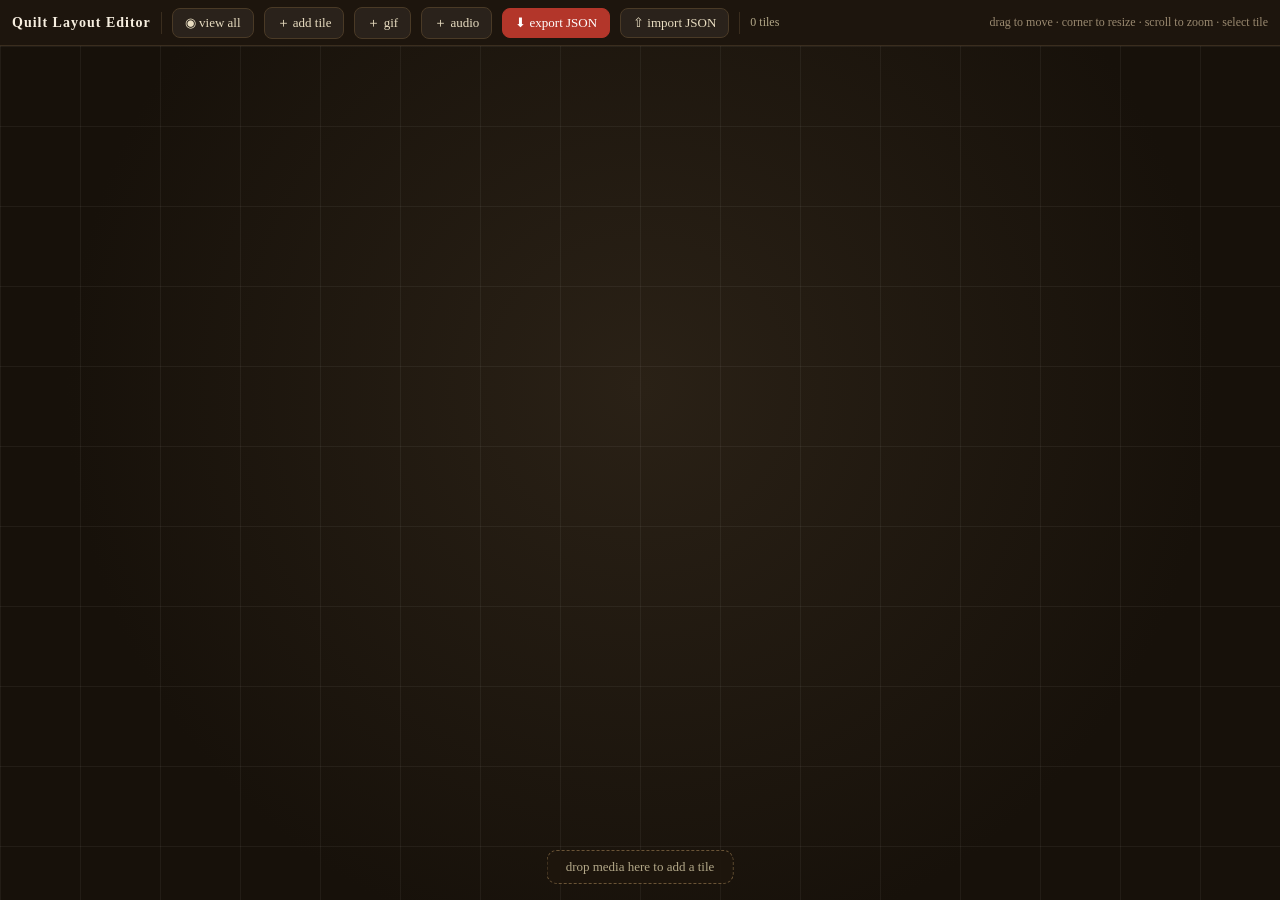
==== editor.html @ 2d9a05e2 "Ste. Madeleine timeline: interactive HTML with manifest-driven media management - 5-stage narrative " ====
<!DOCTYPE html>
<html lang="en">
<head>
<meta charset="UTF-8">
<meta name="viewport" content="width=device-width, initial-scale=1.0">
<title>Quilt Layout Editor</title>
<style>
  *{box-sizing:border-box;margin:0;padding:0}
  body{font-family:'Barlow Condensed',Georgia,serif;background:#14100c;color:#e8dcc0;overflow:hidden}
  #toolbar{position:fixed;top:0;left:0;right:0;height:46px;display:flex;align-items:center;gap:10px;
    padding:0 12px;background:rgba(30,22,14,.94);border-bottom:1px solid #3a2d1e;z-index:40;font-size:14px}
  #toolbar .brand{font-weight:bold;letter-spacing:1px;color:#f7efe0}
  #toolbar .sep{width:1px;height:22px;background:#3a2d1e}
  #toolbar .btn{background:rgba(255,255,255,.06);border:1px solid #4a3a26;color:#e8dcc0;padding:6px 12px;
    border-radius:8px;cursor:pointer;font-family:inherit;font-size:13px}
  #toolbar .btn:hover{background:rgba(255,255,255,.12)}
  #toolbar .btn.primary{background:var(--crimson,#b3362a);border-color:#b3362a;color:#fff}
  #toolbar .hint{color:#9a8a70;font-size:12px;margin-left:auto}
  #status{color:#b3a888;font-size:12px}
  #stage{position:fixed;top:46px;left:0;right:0;bottom:0;overflow:hidden;cursor:grab;
    background:radial-gradient(circle at 50% 40%,#2a2116,#17110a 70%)}
  #stage.dragging{cursor:grabbing}
  #world{position:absolute;top:0;left:0;transform-origin:0 0}
  .tile{position:absolute;border:2px solid rgba(255,255,255,.75);border-radius:8px;background:#2a2116;
    box-shadow:0 3px 12px rgba(0,0,0,.5);touch-action:none}
  .tile.selected{border-color:#ffd479;box-shadow:0 0 0 2px #ffd479,0 4px 18px rgba(0,0,0,.6)}
  .tile .body{position:absolute;inset:0;overflow:hidden;border-radius:6px}
  .tile .body img,.tile .body video{width:100%;height:100%;object-fit:contain;pointer-events:none}
  .tile .ph{position:absolute;inset:0;display:flex;flex-direction:column;align-items:center;justify-content:center;
    background:linear-gradient(135deg,#3a2d1e,#1f1710);gap:6px;font-size:13px;color:#b3a888}
  .tile .em{font-size:26px}
  .tile .label{position:absolute;left:4px;top:4px;font-size:11px;color:#fff;background:rgba(0,0,0,.55);
    padding:2px 7px;border-radius:5px;pointer-events:none;white-space:nowrap;max-width:90%;overflow:hidden;text-overflow:ellipsis}
  .tile .id{position:absolute;right:4px;top:4px;font-size:10px;color:#ffd479;background:rgba(0,0,0,.5);
    padding:1px 6px;border-radius:5px;pointer-events:none;font-family:monospace}
  .handle{position:absolute;width:16px;height:16px;background:#ffd479;border:2px solid #14100c;border-radius:3px;display:none}
  .tile.selected .handle{display:block}
  .handle.se{right:-9px;bottom:-9px;cursor:nwse-resize}
  .handle.nw{left:-9px;top:-9px;cursor:nwse-resize}
  #panel{position:fixed;right:12px;top:60px;width:250px;background:rgba(30,22,14,.94);border:1px solid #3a2d1e;
    border-radius:12px;padding:14px;z-index:40;font-size:13px;display:none}
  #panel h3{margin-bottom:10px;color:#f7efe0;font-size:14px}
  #panel label{display:block;margin:8px 0 3px;color:#b3a888;font-size:11px;letter-spacing:.5px}
  #panel input[type=text],#panel input[type=number]{width:100%;background:#0f0b06;border:1px solid #4a3a26;
    color:#e8dcc0;padding:5px 8px;border-radius:6px;font-family:inherit}
  #panel .row{display:flex;gap:8px}
  #panel .row > div{flex:1}
  #panel .del{margin-top:12px;width:100%;background:#7a1f1a;border:none;color:#fff;padding:7px;border-radius:8px;cursor:pointer}
  #grid{position:absolute;inset:0;pointer-events:none;background-image:
    linear-gradient(rgba(255,255,255,.05) 1px,transparent 1px),
    linear-gradient(90deg,rgba(255,255,255,.05) 1px,transparent 1px);
    background-size:80px 80px}
  #dropzone{position:fixed;bottom:16px;left:50%;transform:translateX(-50%);background:rgba(30,22,14,.92);
    border:1px dashed #6a5436;padding:8px 18px;border-radius:10px;font-size:13px;color:#b3a888;z-index:40}
</style>
</head>
<body>
<div id="toolbar">
  <span class="brand">Quilt Layout Editor</span>
  <span class="sep"></span>
  <button class="btn" id="viewall">◉ view all</button>
  <button class="btn" id="add">＋ add tile</button>
  <button class="btn" id="addgif">＋ gif</button>
  <button class="btn" id="addaudio">＋ audio</button>
  <button class="btn primary" id="export">⬇ export JSON</button>
  <button class="btn" id="import">⇧ import JSON</button>
  <span class="sep"></span>
  <span id="status"></span>
  <span class="hint">drag to move · corner to resize · scroll to zoom · select tile</span>
</div>
<div id="stage"><div id="grid"></div><div id="world"></div></div>
<div id="dropzone">drop media here to add a tile</div>
<div id="panel">
  <h3>Tile</h3>
  <label>Title</label><input id="f-title" type="text">
  <label>Caption</label><input id="f-cap" type="text">
  <label>Type</label><input id="f-type" type="text">
  <label>src</label><input id="f-src" type="text">
  <div class="row">
    <div><label>X (center)</label><input id="f-x" type="number"></div>
    <div><label>Y (center)</label><input id="f-y" type="number"></div>
  </div>
  <div class="row">
    <div><label>W</label><input id="f-w" type="number"></div>
    <div><label>H</label><input id="f-h" type="number"></div>
  </div>
  <button class="del" id="delete">🗑 delete tile</button>
</div>
<script>
"use strict";
const WORLD={w:4000,h:4000}, MINZ=0.35, MAXZ=3.0;
let TILES=[];
const cam={x:2000,y:2000,zoom:1};
const stage=document.getElementById('stage'), world=document.getElementById('world');
const EMOJI={photo:'📷',video:'🎞️',audio:'🎙️',sphere:'🌐',scrap:'📓',gif:'🎞️'};
const els=new Map();

function loadTiles(src){
  const data = JSON.parse(src || '[]');
  TILES = data.map(t=>({...t, s:t.s||t.w||200, w:t.w||t.s||200, h:t.h||t.s||200}));
  rebuild();
}
function rebuild(){
  world.innerHTML=''; els.clear();
  TILES.forEach(t=>buildTile(t));
  layout();
}
function buildTile(t){
  const el=document.createElement('div'); el.className='tile';
  el.dataset.id=t.id;
  const body=document.createElement('div'); body.className='body';
  // animated images (gif) render as <img> which plays automatically
  if(t.src && (t.type==='gif'||t.type==='photo'||t.type==='scrap')){
    const img=document.createElement('img'); img.src=t.src; img.loading='lazy'; img.alt=t.title||t.id;
    body.appendChild(img);
  } else if(t.src && t.type==='video'){
    const v=document.createElement('video'); v.src=t.src; v.muted=true; v.loop=true; v.playsInline=true; v.preload='metadata';
    body.appendChild(v);
    const pb=document.createElement('div'); pb.className='em'; pb.textContent='▶'; pb.style.cssText='position:absolute;inset:0;display:flex;align-items:center;justify-content:center;font-size:34px;background:rgba(0,0,0,.25);cursor:pointer';
    pb.addEventListener('click',e=>{e.stopPropagation(); v.muted=false; v.loop=false; v.play(); pb.remove();});
    body.appendChild(pb);
  } else if(t.src && t.type==='audio'){
    // audio tile: waveform-ish icon + a real <audio> element you can play
    const ph=document.createElement('div'); ph.className='ph';
    ph.innerHTML='<div class="em">🎙️</div><div>'+(t.title||'audio')+'</div>';
    body.appendChild(ph);
    const au=document.createElement('audio'); au.src=t.src; au.preload='metadata';
    const pb=document.createElement('div'); pb.className='em'; pb.textContent='♪'; pb.style.cssText='position:absolute;inset:0;display:flex;align-items:center;justify-content:center;font-size:30px;background:rgba(0,0,0,.35);cursor:pointer';
    pb.addEventListener('click',e=>{e.stopPropagation(); au.play(); pb.remove();});
    body.appendChild(pb);
    el.appendChild(au);
  } else {
    const ph=document.createElement('div'); ph.className='ph';
    ph.innerHTML='<div class="em">'+(EMOJI[t.type]||'📦')+'</div><div>'+(t.type||'')+'</div>';
    body.appendChild(ph);
  }
  el.appendChild(body);
  const lb=document.createElement('div'); lb.className='label'; lb.textContent=t.title||t.id;
  const id=document.createElement('div'); id.className='id'; id.textContent=t.id;
  el.appendChild(lb); el.appendChild(id);
  for(const h of ['se','nw']){
    const hd=document.createElement('div'); hd.className='handle '+h; el.appendChild(hd);
  }
  world.appendChild(el); els.set(t.id,{el,t});
  wire(el,t);
}
function wire(el,t){
  el.addEventListener('pointerdown',e=>{
    if(e.target.classList.contains('handle'))return;
    e.stopPropagation();
    select(t);
    dragStart(e);
  });
  const se=el.querySelector('.handle.se'), nw=el.querySelector('.handle.nw');
  se.addEventListener('pointerdown',e=>{e.stopPropagation();select(t);resizeStart(e,t,'se');});
  nw.addEventListener('pointerdown',e=>{e.stopPropagation();select(t);resizeStart(e,t,'nw');});
}
/* ---- selection ---- */
let selected=null;
function select(t){
  els.forEach(({el})=>el.classList.remove('selected'));
  selected=t; els.get(t.id).el.classList.add('selected');
  fillPanel(t);
}
/* ---- drag ---- */
let drag=false,lx=0,ly=0,rz=false,rszT=null,rszDir=null,rszStartX=0,rszStartY=0,rszStartW=0,rszStartH=0;
function dragStart(e){ drag=true; lx=e.clientX; ly=e.clientY; stage.classList.add('dragging'); stage.setPointerCapture(e.pointerId); }
function resizeStart(e,t,dir){ rz=true; rszT=t; rszDir=dir; rszStartX=e.clientX; rszStartY=e.clientY; rszStartW=t.w; rszStartH=t.h; stage.setPointerCapture(e.pointerId); }
stage.addEventListener('pointermove',e=>{
  if(drag && !rz){
    const dx=(e.clientX-lx)/cam.zoom, dy=(e.clientY-ly)/cam.zoom;
    if(selected && e.buttons===1 && selected){ /* moving selected tile */
      selected.x+=dx; selected.y+=dy; updatePanel(selected); layout();
    } else { step(-dx,-dy); }
    lx=e.clientX; ly=e.clientY;
  } else if(rz && rszT){
    const dx=(e.clientX-rszStartX)/cam.zoom, dy=(e.clientY-rszStartY)/cam.zoom;
    if(rszDir==='se'){ rszT.w=Math.max(40,rszStartW+dx); rszT.h=Math.max(40,rszStartH+dy); }
    else { rszT.w=Math.max(40,rszStartW-dx); rszT.h=Math.max(40,rszStartH-dy); rszT.x=rszT.x+dx/2; rszT.y=rszT.y+dy/2; }
    updatePanel(rszT); layout();
  }
});
stage.addEventListener('pointerup',()=>{drag=false;rz=false;stage.classList.remove('dragging');});
/* background drag pans */
stage.addEventListener('pointerdown',e=>{ if(e.target===stage||e.target===world||e.target.id==='grid'){ dragStart(e); if(selected){els.get(selected.id).el.classList.remove('selected');selected=null;hidePanel();} } });
function step(dx,dy){ cam.x=((cam.x+dx)%WORLD.w+WORLD.w)%WORLD.w; cam.y=((cam.y+dy)%WORLD.h+WORLD.h)%WORLD.h; layout(); }
function zoomAt(z,sx,sy){ const wx=cam.x+sx/cam.zoom, wy=cam.y+sy/cam.zoom; cam.zoom=Math.min(MAXZ,Math.max(MINZ,z)); cam.x=wx-sx/cam.zoom; cam.y=wy-sy/cam.zoom; layout(); }
stage.addEventListener('wheel',e=>{e.preventDefault();zoomAt(cam.zoom*Math.pow(1.0015,-e.deltaY),e.clientX,e.clientY);},{passive:false});
function frameContent(){
  let minX=Infinity,minY=Infinity,maxX=-Infinity,maxY=-Infinity;
  for(const t of TILES){ minX=Math.min(minX,t.x-t.w/2);maxX=Math.max(maxX,t.x+t.w/2);minY=Math.min(minY,t.y-t.h/2);maxY=Math.max(maxY,t.y+t.h/2); }
  const pad=320,w=(maxX-minX)+pad*2,h=(maxY-minY)+pad*2;
  cam.zoom=Math.min(1,Math.max(MINZ,Math.min(innerWidth/w,innerHeight/h)));
  const vw=innerWidth/cam.zoom,vh=innerHeight/cam.zoom;
  cam.x=((minX+maxX)/2-vw/2); cam.y=((minY+maxY)/2-vh/2); layout();
}
/* world is scaled by cam.zoom and translated by -cam; tiles sit at world coords */
function layout(){
  const ox=-cam.x,oy=-cam.y;
  world.style.transform='scale('+cam.zoom+') translate3d('+ox+'px,'+oy+'px,0)';
  const vw=innerWidth/cam.zoom,vh=innerHeight/cam.zoom;
  for(const [id,{el,t}] of els){
    const tw=t.w||t.s||200, th=t.h||t.s||200;
    el.style.left=(t.x-tw/2)+'px';
    el.style.top=(t.y-th/2)+'px';
    el.style.width=tw+'px'; el.style.height=th+'px';
    const off=(t.x-tw/2)>cam.x+vw+100 || (t.x+tw/2)<cam.x-100 || (t.y-th/2)>cam.y+vh+100 || (t.y+th/2)<cam.y-100;
    el.style.display=off?'none':'';
    // pause video/audio when out of view
    const m=el.querySelector('video,audio');
    if(m && off && !m.paused) m.pause();
  }
  statusEl.textContent=TILES.length+' tiles';
}

/* ---- panel ---- */
const panel=document.getElementById('panel');
const statusEl=document.getElementById('status');
function fillPanel(t){
  f_title.value=t.title||''; f_cap.value=t.cap||''; f_type.value=t.type||'';
  f_src.value=t.src||''; f_x.value=t.x; f_y.value=t.y; f_w.value=t.w; f_h.value=t.h;
  panel.style.display='block';
}
function updatePanel(t){ f_x.value=t.x; f_y.value=t.y; f_w.value=t.w; f_h.value=t.h; }
function hidePanel(){ panel.style.display='none'; }
function bindPanel(){
  const save=()=>{ if(!selected)return; selected.title=f_title.value; selected.cap=f_cap.value; selected.type=f_type.value||'photo'; selected.src=f_src.value||null; selected.x=+f_x.value; selected.y=+f_y.value; selected.w=+f_w.value; selected.h=+f_h.value; rebuild(); };
  [f_title,f_cap,f_type,f_src].forEach(i=>i.addEventListener('input',()=>{ if(!selected)return; selected.title=f_title.value;selected.cap=f_cap.value;selected.type=f_type.value;selected.src=f_src.value||null; const e=els.get(selected.id); if(e){e.el.querySelector('.label').textContent=selected.title||selected.id;} }));
  [f_x,f_y,f_w,f_h].forEach(i=>i.addEventListener('input',()=>{ if(!selected)return; selected.x=+f_x.value;selected.y=+f_y.value;selected.w=+f_w.value;selected.h=+f_h.value; layout(); }));
}
const f_title=document.getElementById('f-title'),f_cap=document.getElementById('f-cap'),f_type=document.getElementById('f-type'),f_src=document.getElementById('f-src'),f_x=document.getElementById('f-x'),f_y=document.getElementById('f-y'),f_w=document.getElementById('f-w'),f_h=document.getElementById('f-h');
bindPanel();
document.getElementById('delete').addEventListener('click',()=>{ if(!selected)return; TILES=TILES.filter(t=>t.id!==selected.id); els.delete(selected.id); selected=null; hidePanel(); rebuild(); });
document.getElementById('viewall').addEventListener('click',frameContent);
document.getElementById('add').addEventListener('click',()=>{ addTile('photo'); });
document.getElementById('addgif').addEventListener('click',()=>{ addTile('gif'); });
document.getElementById('addaudio').addEventListener('click',()=>{ addTile('audio'); });
document.getElementById('import').addEventListener('click',async()=>{
  let txt='';
  if(navigator.clipboard&&navigator.clipboard.readText){ try{ txt=await navigator.clipboard.readText(); }catch(e){} }
  if(!txt) txt=prompt('Paste quilt-tiles.json here:');
  try{
    const data=JSON.parse(txt); if(!Array.isArray(data)) throw new Error('not an array');
    loadTiles(txt); frameContent(); statusEl.textContent='✓ imported '+data.length+' tiles';
  }catch(e){ statusEl.textContent='✖ import failed: '+e.message; }
});
let uid=0;
function addTile(type){
  const t={id:'t'+(++uid),type,x:cam.x,y:cam.y,s:220,w:220,h:220,title:'New '+type,src:null,cap:''};
  TILES.push(t); buildTile(t); select(t); layout();
}

/* ---- export ---- */
document.getElementById('export').addEventListener('click',()=>{
  const out=TILES.map(t=>{ const o={id:t.id,type:t.type,x:Math.round(t.x),y:Math.round(t.y)}; if(t.s&&t.w===t.s&&t.h===t.s)o.s=t.s; else {o.w=Math.round(t.w);o.h=Math.round(t.h);} if(t.src)o.src=t.src; if(t.title)o.title=t.title; if(t.cap)o.cap=t.cap; if(t.dur)o.dur=t.dur; return o; });
  const json=JSON.stringify(out,null,1);
  const blob=new Blob([json],{type:'application/json'});
  const a=document.createElement('a'); a.href=URL.createObjectURL(blob); a.download='quilt-tiles.json'; a.click();
  navigator.clipboard&&navigator.clipboard.writeText(json);
  statusEl.textContent='✓ exported '+TILES.length+' tiles (also copied to clipboard)';
});

/* ---- drag-drop media to add tiles ---- */
stage.addEventListener('dragover',e=>e.preventDefault());
stage.addEventListener('drop',e=>{
  e.preventDefault();
  for(const f of e.dataTransfer.files){
    const type=f.type.startsWith('video')?'video':f.type.startsWith('image')?(f.name.match(/\.gif$/i)?'gif':'photo'):'photo';
    const url=URL.createObjectURL(f);
    const t={id:'t'+(++uid),type,x:cam.x,y:cam.y,s:240,w:240,h:240,title:f.name.split('.')[0],src:url,cap:'',_tmp:true};
    TILES.push(t); buildTile(t); layout();
  }
});

/* ---- load embedded tiles from the quilt (passed via URL hash) ---- */
const params=new URLSearchParams(location.search);
const embedded=params.get('tiles');
loadTiles(embedded);
frameContent();
</script>
</body>
</html>
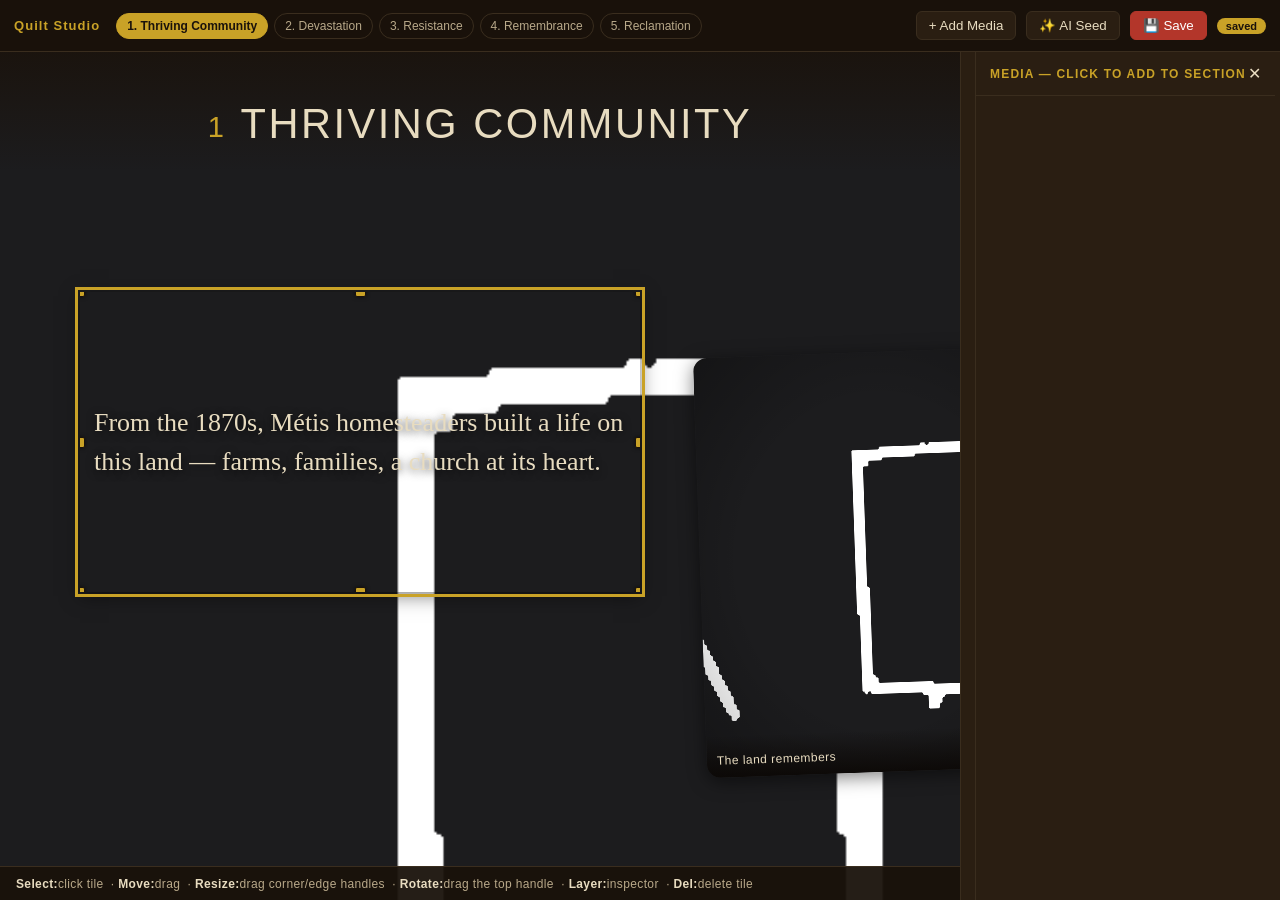
==== commit 2ac436f3: "P1: build composition-studio editor (drag/resize/rotate/layer/round/fit), save POST handler, media d" ====
--- a/editor.html
+++ b/editor.html
@@ -3,280 +3,55 @@
 <head>
 <meta charset="UTF-8">
 <meta name="viewport" content="width=device-width, initial-scale=1.0">
-<title>Quilt Layout Editor</title>
-<style>
-  *{box-sizing:border-box;margin:0;padding:0}
-  body{font-family:'Barlow Condensed',Georgia,serif;background:#14100c;color:#e8dcc0;overflow:hidden}
-  #toolbar{position:fixed;top:0;left:0;right:0;height:46px;display:flex;align-items:center;gap:10px;
-    padding:0 12px;background:rgba(30,22,14,.94);border-bottom:1px solid #3a2d1e;z-index:40;font-size:14px}
-  #toolbar .brand{font-weight:bold;letter-spacing:1px;color:#f7efe0}
-  #toolbar .sep{width:1px;height:22px;background:#3a2d1e}
-  #toolbar .btn{background:rgba(255,255,255,.06);border:1px solid #4a3a26;color:#e8dcc0;padding:6px 12px;
-    border-radius:8px;cursor:pointer;font-family:inherit;font-size:13px}
-  #toolbar .btn:hover{background:rgba(255,255,255,.12)}
-  #toolbar .btn.primary{background:var(--crimson,#b3362a);border-color:#b3362a;color:#fff}
-  #toolbar .hint{color:#9a8a70;font-size:12px;margin-left:auto}
-  #status{color:#b3a888;font-size:12px}
-  #stage{position:fixed;top:46px;left:0;right:0;bottom:0;overflow:hidden;cursor:grab;
-    background:radial-gradient(circle at 50% 40%,#2a2116,#17110a 70%)}
-  #stage.dragging{cursor:grabbing}
-  #world{position:absolute;top:0;left:0;transform-origin:0 0}
-  .tile{position:absolute;border:2px solid rgba(255,255,255,.75);border-radius:8px;background:#2a2116;
-    box-shadow:0 3px 12px rgba(0,0,0,.5);touch-action:none}
-  .tile.selected{border-color:#ffd479;box-shadow:0 0 0 2px #ffd479,0 4px 18px rgba(0,0,0,.6)}
-  .tile .body{position:absolute;inset:0;overflow:hidden;border-radius:6px}
-  .tile .body img,.tile .body video{width:100%;height:100%;object-fit:contain;pointer-events:none}
-  .tile .ph{position:absolute;inset:0;display:flex;flex-direction:column;align-items:center;justify-content:center;
-    background:linear-gradient(135deg,#3a2d1e,#1f1710);gap:6px;font-size:13px;color:#b3a888}
-  .tile .em{font-size:26px}
-  .tile .label{position:absolute;left:4px;top:4px;font-size:11px;color:#fff;background:rgba(0,0,0,.55);
-    padding:2px 7px;border-radius:5px;pointer-events:none;white-space:nowrap;max-width:90%;overflow:hidden;text-overflow:ellipsis}
-  .tile .id{position:absolute;right:4px;top:4px;font-size:10px;color:#ffd479;background:rgba(0,0,0,.5);
-    padding:1px 6px;border-radius:5px;pointer-events:none;font-family:monospace}
-  .handle{position:absolute;width:16px;height:16px;background:#ffd479;border:2px solid #14100c;border-radius:3px;display:none}
-  .tile.selected .handle{display:block}
-  .handle.se{right:-9px;bottom:-9px;cursor:nwse-resize}
-  .handle.nw{left:-9px;top:-9px;cursor:nwse-resize}
-  #panel{position:fixed;right:12px;top:60px;width:250px;background:rgba(30,22,14,.94);border:1px solid #3a2d1e;
-    border-radius:12px;padding:14px;z-index:40;font-size:13px;display:none}
-  #panel h3{margin-bottom:10px;color:#f7efe0;font-size:14px}
-  #panel label{display:block;margin:8px 0 3px;color:#b3a888;font-size:11px;letter-spacing:.5px}
-  #panel input[type=text],#panel input[type=number]{width:100%;background:#0f0b06;border:1px solid #4a3a26;
-    color:#e8dcc0;padding:5px 8px;border-radius:6px;font-family:inherit}
-  #panel .row{display:flex;gap:8px}
-  #panel .row > div{flex:1}
-  #panel .del{margin-top:12px;width:100%;background:#7a1f1a;border:none;color:#fff;padding:7px;border-radius:8px;cursor:pointer}
-  #grid{position:absolute;inset:0;pointer-events:none;background-image:
-    linear-gradient(rgba(255,255,255,.05) 1px,transparent 1px),
-    linear-gradient(90deg,rgba(255,255,255,.05) 1px,transparent 1px);
-    background-size:80px 80px}
-  #dropzone{position:fixed;bottom:16px;left:50%;transform:translateX(-50%);background:rgba(30,22,14,.92);
-    border:1px dashed #6a5436;padding:8px 18px;border-radius:10px;font-size:13px;color:#b3a888;z-index:40}
-</style>
+<title>Ste. Madeleine — Quilt Composition Studio</title>
+<link rel="stylesheet" href="assets/css/quilt.css">
+<link rel="stylesheet" href="assets/css/editor.css">
 </head>
 <body>
-<div id="toolbar">
-  <span class="brand">Quilt Layout Editor</span>
-  <span class="sep"></span>
-  <button class="btn" id="viewall">◉ view all</button>
-  <button class="btn" id="add">＋ add tile</button>
-  <button class="btn" id="addgif">＋ gif</button>
-  <button class="btn" id="addaudio">＋ audio</button>
-  <button class="btn primary" id="export">⬇ export JSON</button>
-  <button class="btn" id="import">⇧ import JSON</button>
-  <span class="sep"></span>
-  <span id="status"></span>
-  <span class="hint">drag to move · corner to resize · scroll to zoom · select tile</span>
-</div>
-<div id="stage"><div id="grid"></div><div id="world"></div></div>
-<div id="dropzone">drop media here to add a tile</div>
-<div id="panel">
-  <h3>Tile</h3>
-  <label>Title</label><input id="f-title" type="text">
-  <label>Caption</label><input id="f-cap" type="text">
-  <label>Type</label><input id="f-type" type="text">
-  <label>src</label><input id="f-src" type="text">
-  <div class="row">
-    <div><label>X (center)</label><input id="f-x" type="number"></div>
-    <div><label>Y (center)</label><input id="f-y" type="number"></div>
+  <!-- Top toolbar -->
+  <div id="toolbar">
+    <span class="brand">Quilt Studio</span>
+    <div class="tool-group" id="section-nav"></div>
+    <div class="spacer"></div>
+    <button id="add-media-btn" title="Add media tiles">+ Add Media</button>
+    <button id="reseed-btn" title="AI proposes a new layout for this section">✨ AI Seed</button>
+    <button id="save-btn" class="primary">💾 Save</button>
+    <span id="save-state" class="badge"></span>
   </div>
-  <div class="row">
-    <div><label>W</label><input id="f-w" type="number"></div>
-    <div><label>H</label><input id="f-h" type="number"></div>
+
+  <!-- Section canvas (composition area) -->
+  <div id="stage-wrap">
+    <div id="stage" class="q-inner-canvas">
+      <div id="stage-bg-label">Select or add a section</div>
+    </div>
   </div>
-  <button class="del" id="delete">🗑 delete tile</button>
-</div>
-<script>
-"use strict";
-const WORLD={w:4000,h:4000}, MINZ=0.35, MAXZ=3.0;
-let TILES=[];
-const cam={x:2000,y:2000,zoom:1};
-const stage=document.getElementById('stage'), world=document.getElementById('world');
-const EMOJI={photo:'📷',video:'🎞️',audio:'🎙️',sphere:'🌐',scrap:'📓',gif:'🎞️'};
-const els=new Map();
 
-function loadTiles(src){
-  const data = JSON.parse(src || '[]');
-  TILES = data.map(t=>({...t, s:t.s||t.w||200, w:t.w||t.s||200, h:t.h||t.s||200}));
-  rebuild();
-}
-function rebuild(){
-  world.innerHTML=''; els.clear();
-  TILES.forEach(t=>buildTile(t));
-  layout();
-}
-function buildTile(t){
-  const el=document.createElement('div'); el.className='tile';
-  el.dataset.id=t.id;
-  const body=document.createElement('div'); body.className='body';
-  // animated images (gif) render as <img> which plays automatically
-  if(t.src && (t.type==='gif'||t.type==='photo'||t.type==='scrap')){
-    const img=document.createElement('img'); img.src=t.src; img.loading='lazy'; img.alt=t.title||t.id;
-    body.appendChild(img);
-  } else if(t.src && t.type==='video'){
-    const v=document.createElement('video'); v.src=t.src; v.muted=true; v.loop=true; v.playsInline=true; v.preload='metadata';
-    body.appendChild(v);
-    const pb=document.createElement('div'); pb.className='em'; pb.textContent='▶'; pb.style.cssText='position:absolute;inset:0;display:flex;align-items:center;justify-content:center;font-size:34px;background:rgba(0,0,0,.25);cursor:pointer';
-    pb.addEventListener('click',e=>{e.stopPropagation(); v.muted=false; v.loop=false; v.play(); pb.remove();});
-    body.appendChild(pb);
-  } else if(t.src && t.type==='audio'){
-    // audio tile: waveform-ish icon + a real <audio> element you can play
-    const ph=document.createElement('div'); ph.className='ph';
-    ph.innerHTML='<div class="em">🎙️</div><div>'+(t.title||'audio')+'</div>';
-    body.appendChild(ph);
-    const au=document.createElement('audio'); au.src=t.src; au.preload='metadata';
-    const pb=document.createElement('div'); pb.className='em'; pb.textContent='♪'; pb.style.cssText='position:absolute;inset:0;display:flex;align-items:center;justify-content:center;font-size:30px;background:rgba(0,0,0,.35);cursor:pointer';
-    pb.addEventListener('click',e=>{e.stopPropagation(); au.play(); pb.remove();});
-    body.appendChild(pb);
-    el.appendChild(au);
-  } else {
-    const ph=document.createElement('div'); ph.className='ph';
-    ph.innerHTML='<div class="em">'+(EMOJI[t.type]||'📦')+'</div><div>'+(t.type||'')+'</div>';
-    body.appendChild(ph);
-  }
-  el.appendChild(body);
-  const lb=document.createElement('div'); lb.className='label'; lb.textContent=t.title||t.id;
-  const id=document.createElement('div'); id.className='id'; id.textContent=t.id;
-  el.appendChild(lb); el.appendChild(id);
-  for(const h of ['se','nw']){
-    const hd=document.createElement('div'); hd.className='handle '+h; el.appendChild(hd);
-  }
-  world.appendChild(el); els.set(t.id,{el,t});
-  wire(el,t);
-}
-function wire(el,t){
-  el.addEventListener('pointerdown',e=>{
-    if(e.target.classList.contains('handle'))return;
-    e.stopPropagation();
-    select(t);
-    dragStart(e);
-  });
-  const se=el.querySelector('.handle.se'), nw=el.querySelector('.handle.nw');
-  se.addEventListener('pointerdown',e=>{e.stopPropagation();select(t);resizeStart(e,t,'se');});
-  nw.addEventListener('pointerdown',e=>{e.stopPropagation();select(t);resizeStart(e,t,'nw');});
-}
-/* ---- selection ---- */
-let selected=null;
-function select(t){
-  els.forEach(({el})=>el.classList.remove('selected'));
-  selected=t; els.get(t.id).el.classList.add('selected');
-  fillPanel(t);
-}
-/* ---- drag ---- */
-let drag=false,lx=0,ly=0,rz=false,rszT=null,rszDir=null,rszStartX=0,rszStartY=0,rszStartW=0,rszStartH=0;
-function dragStart(e){ drag=true; lx=e.clientX; ly=e.clientY; stage.classList.add('dragging'); stage.setPointerCapture(e.pointerId); }
-function resizeStart(e,t,dir){ rz=true; rszT=t; rszDir=dir; rszStartX=e.clientX; rszStartY=e.clientY; rszStartW=t.w; rszStartH=t.h; stage.setPointerCapture(e.pointerId); }
-stage.addEventListener('pointermove',e=>{
-  if(drag && !rz){
-    const dx=(e.clientX-lx)/cam.zoom, dy=(e.clientY-ly)/cam.zoom;
-    if(selected && e.buttons===1 && selected){ /* moving selected tile */
-      selected.x+=dx; selected.y+=dy; updatePanel(selected); layout();
-    } else { step(-dx,-dy); }
-    lx=e.clientX; ly=e.clientY;
-  } else if(rz && rszT){
-    const dx=(e.clientX-rszStartX)/cam.zoom, dy=(e.clientY-rszStartY)/cam.zoom;
-    if(rszDir==='se'){ rszT.w=Math.max(40,rszStartW+dx); rszT.h=Math.max(40,rszStartH+dy); }
-    else { rszT.w=Math.max(40,rszStartW-dx); rszT.h=Math.max(40,rszStartH-dy); rszT.x=rszT.x+dx/2; rszT.y=rszT.y+dy/2; }
-    updatePanel(rszT); layout();
-  }
-});
-stage.addEventListener('pointerup',()=>{drag=false;rz=false;stage.classList.remove('dragging');});
-/* background drag pans */
-stage.addEventListener('pointerdown',e=>{ if(e.target===stage||e.target===world||e.target.id==='grid'){ dragStart(e); if(selected){els.get(selected.id).el.classList.remove('selected');selected=null;hidePanel();} } });
-function step(dx,dy){ cam.x=((cam.x+dx)%WORLD.w+WORLD.w)%WORLD.w; cam.y=((cam.y+dy)%WORLD.h+WORLD.h)%WORLD.h; layout(); }
-function zoomAt(z,sx,sy){ const wx=cam.x+sx/cam.zoom, wy=cam.y+sy/cam.zoom; cam.zoom=Math.min(MAXZ,Math.max(MINZ,z)); cam.x=wx-sx/cam.zoom; cam.y=wy-sy/cam.zoom; layout(); }
-stage.addEventListener('wheel',e=>{e.preventDefault();zoomAt(cam.zoom*Math.pow(1.0015,-e.deltaY),e.clientX,e.clientY);},{passive:false});
-function frameContent(){
-  let minX=Infinity,minY=Infinity,maxX=-Infinity,maxY=-Infinity;
-  for(const t of TILES){ minX=Math.min(minX,t.x-t.w/2);maxX=Math.max(maxX,t.x+t.w/2);minY=Math.min(minY,t.y-t.h/2);maxY=Math.max(maxY,t.y+t.h/2); }
-  const pad=320,w=(maxX-minX)+pad*2,h=(maxY-minY)+pad*2;
-  cam.zoom=Math.min(1,Math.max(MINZ,Math.min(innerWidth/w,innerHeight/h)));
-  const vw=innerWidth/cam.zoom,vh=innerHeight/cam.zoom;
-  cam.x=((minX+maxX)/2-vw/2); cam.y=((minY+maxY)/2-vh/2); layout();
-}
-/* world is scaled by cam.zoom and translated by -cam; tiles sit at world coords */
-function layout(){
-  const ox=-cam.x,oy=-cam.y;
-  world.style.transform='scale('+cam.zoom+') translate3d('+ox+'px,'+oy+'px,0)';
-  const vw=innerWidth/cam.zoom,vh=innerHeight/cam.zoom;
-  for(const [id,{el,t}] of els){
-    const tw=t.w||t.s||200, th=t.h||t.s||200;
-    el.style.left=(t.x-tw/2)+'px';
-    el.style.top=(t.y-th/2)+'px';
-    el.style.width=tw+'px'; el.style.height=th+'px';
-    const off=(t.x-tw/2)>cam.x+vw+100 || (t.x+tw/2)<cam.x-100 || (t.y-th/2)>cam.y+vh+100 || (t.y+th/2)<cam.y-100;
-    el.style.display=off?'none':'';
-    // pause video/audio when out of view
-    const m=el.querySelector('video,audio');
-    if(m && off && !m.paused) m.pause();
-  }
-  statusEl.textContent=TILES.length+' tiles';
-}
+  <!-- Right: tile inspector -->
+  <div id="inspector">
+    <h3>Tile Inspector</h3>
+    <div id="inspector-body">
+      <p class="muted">Select a tile to edit its position, size, shape, rotation, and layering.</p>
+    </div>
+  </div>
 
-/* ---- panel ---- */
-const panel=document.getElementById('panel');
-const statusEl=document.getElementById('status');
-function fillPanel(t){
-  f_title.value=t.title||''; f_cap.value=t.cap||''; f_type.value=t.type||'';
-  f_src.value=t.src||''; f_x.value=t.x; f_y.value=t.y; f_w.value=t.w; f_h.value=t.h;
-  panel.style.display='block';
-}
-function updatePanel(t){ f_x.value=t.x; f_y.value=t.y; f_w.value=t.w; f_h.value=t.h; }
-function hidePanel(){ panel.style.display='none'; }
-function bindPanel(){
-  const save=()=>{ if(!selected)return; selected.title=f_title.value; selected.cap=f_cap.value; selected.type=f_type.value||'photo'; selected.src=f_src.value||null; selected.x=+f_x.value; selected.y=+f_y.value; selected.w=+f_w.value; selected.h=+f_h.value; rebuild(); };
-  [f_title,f_cap,f_type,f_src].forEach(i=>i.addEventListener('input',()=>{ if(!selected)return; selected.title=f_title.value;selected.cap=f_cap.value;selected.type=f_type.value;selected.src=f_src.value||null; const e=els.get(selected.id); if(e){e.el.querySelector('.label').textContent=selected.title||selected.id;} }));
-  [f_x,f_y,f_w,f_h].forEach(i=>i.addEventListener('input',()=>{ if(!selected)return; selected.x=+f_x.value;selected.y=+f_y.value;selected.w=+f_w.value;selected.h=+f_h.value; layout(); }));
-}
-const f_title=document.getElementById('f-title'),f_cap=document.getElementById('f-cap'),f_type=document.getElementById('f-type'),f_src=document.getElementById('f-src'),f_x=document.getElementById('f-x'),f_y=document.getElementById('f-y'),f_w=document.getElementById('f-w'),f_h=document.getElementById('f-h');
-bindPanel();
-document.getElementById('delete').addEventListener('click',()=>{ if(!selected)return; TILES=TILES.filter(t=>t.id!==selected.id); els.delete(selected.id); selected=null; hidePanel(); rebuild(); });
-document.getElementById('viewall').addEventListener('click',frameContent);
-document.getElementById('add').addEventListener('click',()=>{ addTile('photo'); });
-document.getElementById('addgif').addEventListener('click',()=>{ addTile('gif'); });
-document.getElementById('addaudio').addEventListener('click',()=>{ addTile('audio'); });
-document.getElementById('import').addEventListener('click',async()=>{
-  let txt='';
-  if(navigator.clipboard&&navigator.clipboard.readText){ try{ txt=await navigator.clipboard.readText(); }catch(e){} }
-  if(!txt) txt=prompt('Paste quilt-tiles.json here:');
-  try{
-    const data=JSON.parse(txt); if(!Array.isArray(data)) throw new Error('not an array');
-    loadTiles(txt); frameContent(); statusEl.textContent='✓ imported '+data.length+' tiles';
-  }catch(e){ statusEl.textContent='✖ import failed: '+e.message; }
-});
-let uid=0;
-function addTile(type){
-  const t={id:'t'+(++uid),type,x:cam.x,y:cam.y,s:220,w:220,h:220,title:'New '+type,src:null,cap:''};
-  TILES.push(t); buildTile(t); select(t); layout();
-}
+  <!-- Media drawer (hidden until opened) -->
+  <div id="media-drawer">
+    <div class="drawer-head">
+      <h3>Media — click to add to section</h3>
+      <button id="drawer-close">✕</button>
+    </div>
+    <div id="drawer-grid"></div>
+  </div>
 
-/* ---- export ---- */
-document.getElementById('export').addEventListener('click',()=>{
-  const out=TILES.map(t=>{ const o={id:t.id,type:t.type,x:Math.round(t.x),y:Math.round(t.y)}; if(t.s&&t.w===t.s&&t.h===t.s)o.s=t.s; else {o.w=Math.round(t.w);o.h=Math.round(t.h);} if(t.src)o.src=t.src; if(t.title)o.title=t.title; if(t.cap)o.cap=t.cap; if(t.dur)o.dur=t.dur; return o; });
-  const json=JSON.stringify(out,null,1);
-  const blob=new Blob([json],{type:'application/json'});
-  const a=document.createElement('a'); a.href=URL.createObjectURL(blob); a.download='quilt-tiles.json'; a.click();
-  navigator.clipboard&&navigator.clipboard.writeText(json);
-  statusEl.textContent='✓ exported '+TILES.length+' tiles (also copied to clipboard)';
-});
+  <div id="tool-hints">
+    <b>Select:</b> click tile &nbsp;·&nbsp; <b>Move:</b> drag &nbsp;·&nbsp; <b>Resize:</b> drag corner/edge handles &nbsp;·&nbsp; <b>Rotate:</b> drag the top handle &nbsp;·&nbsp; <b>Layer:</b> inspector &nbsp;·&nbsp; <b>Del:</b> delete tile
+  </div>
 
-/* ---- drag-drop media to add tiles ---- */
-stage.addEventListener('dragover',e=>e.preventDefault());
-stage.addEventListener('drop',e=>{
-  e.preventDefault();
-  for(const f of e.dataTransfer.files){
-    const type=f.type.startsWith('video')?'video':f.type.startsWith('image')?(f.name.match(/\.gif$/i)?'gif':'photo'):'photo';
-    const url=URL.createObjectURL(f);
-    const t={id:'t'+(++uid),type,x:cam.x,y:cam.y,s:240,w:240,h:240,title:f.name.split('.')[0],src:url,cap:'',_tmp:true};
-    TILES.push(t); buildTile(t); layout();
-  }
-});
+  <!-- Shared audio (editing preview) -->
+  <div id="q-audio-player"><span class="q-audio-label"></span><audio controls></audio></div>
 
-/* ---- load embedded tiles from the quilt (passed via URL hash) ---- */
-const params=new URLSearchParams(location.search);
-const embedded=params.get('tiles');
-loadTiles(embedded);
-frameContent();
-</script>
+  <script src="media/vendor/model-viewer.min.js" type="module"></script>
+  <script src="assets/js/renderer.js"></script>
+  <script src="assets/js/editor.js"></script>
 </body>
 </html>
--- a/assets/css/quilt.css
+++ b/assets/css/quilt.css
@@ -0,0 +1,242 @@
+/* Ste. Madeleine Quilt — shared design system (viewer + editor) */
+
+:root {
+  --bg: #1a120b;           /* deep warm brown */
+  --bg-2: #241a10;
+  --panel: #2a1e12;
+  --ink: #e8dcc0;          /* parchment */
+  --ink-dim: #b9a98a;
+  --accent: #c9a227;       /* Métis gold */
+  --crimson: #b3362a;      /* RRMNHC crimson */
+  --border: #3a2d1e;
+  --font-serif: Georgia, 'Times New Roman', serif;
+  --font-sans: 'Barlow Condensed', 'Helvetica Neue', Arial, sans-serif;
+}
+
+* { margin: 0; padding: 0; box-sizing: border-box; }
+
+html { scroll-behavior: smooth; }
+
+body {
+  font-family: var(--font-serif);
+  background: var(--bg);
+  color: var(--ink);
+  overflow-x: hidden;
+}
+
+/* ===== Viewer scroll ===== */
+.quilt-scroll {
+  width: 100%;
+}
+
+.q-section {
+  position: relative;
+  width: 100%;
+  overflow: hidden;
+  background: var(--bg-2);
+}
+.q-section.has-bg {
+  background-size: cover;
+  background-position: center;
+  background-attachment: scroll;
+}
+
+.q-inner-canvas {
+  position: relative;
+  width: 100%;
+  height: 100%;
+}
+
+/* Chapter title banner */
+.q-chapter-title {
+  position: absolute;
+  top: 0; left: 0; right: 0;
+  padding: 48px 24px 24px;
+  text-align: center;
+  font-family: var(--font-sans);
+  font-size: clamp(1.6rem, 4vw, 2.6rem);
+  letter-spacing: 0.06em;
+  text-transform: uppercase;
+  color: var(--ink);
+  z-index: 20;
+  background: linear-gradient(rgba(26,18,11,0.85), rgba(26,18,11,0));
+  pointer-events: none;
+}
+.q-chapter-num {
+  display: inline-block;
+  margin-right: 14px;
+  color: var(--accent);
+  font-size: 0.7em;
+  vertical-align: middle;
+}
+
+/* ===== Tiles ===== */
+.q-tile {
+  position: absolute;
+  overflow: hidden;
+  line-height: 0;
+  box-shadow: 0 4px 18px rgba(0,0,0,0.5);
+}
+.q-tile:hover { box-shadow: 0 8px 26px rgba(0,0,0,0.65); }
+.q-tile.type-text { line-height: 1.4; }
+
+.q-inner {
+  position: absolute;
+  top: 0; left: 0; width: 100%; height: 100%;
+  overflow: hidden;
+}
+
+.q-media {
+  width: 100%; height: 100%;
+  display: block;
+}
+img.q-media { object-fit: cover; }
+video.q-video { object-fit: cover; }
+
+/* Land / texture tiles get a soft grain-vignette so they read as "backing" */
+.type-land .q-inner::after,
+.type-texture .q-inner::after {
+  content: '';
+  position: absolute;
+  inset: 0;
+  background: radial-gradient(ellipse at center, transparent 55%, rgba(0,0,0,0.28));
+  pointer-events: none;
+}
+
+.q-caption {
+  position: absolute;
+  bottom: 0; left: 0; right: 0;
+  padding: 18px 10px 8px;
+  font-family: var(--font-sans);
+  font-size: 12px;
+  letter-spacing: 0.04em;
+  color: var(--ink);
+  background: linear-gradient(transparent, rgba(10,6,3,0.8));
+  line-height: 1.3;
+  pointer-events: none;
+  white-space: nowrap;
+  overflow: hidden;
+  text-overflow: ellipsis;
+}
+
+/* ===== Audio tile ===== */
+.q-audio-cover {
+  width: 100%; height: 100%;
+  background-size: cover;
+  background-position: center;
+  display: flex;
+  align-items: center;
+  justify-content: center;
+}
+.q-audio-play {
+  width: 56px; height: 56px;
+  border-radius: 50%;
+  background: rgba(26,18,11,0.75);
+  border: 2px solid var(--accent);
+  color: var(--ink);
+  font-size: 22px;
+  display: flex;
+  align-items: center;
+  justify-content: center;
+  cursor: pointer;
+  transition: transform 0.15s, background 0.15s;
+}
+.q-audio-play:hover { background: var(--crimson); transform: scale(1.08); }
+
+/* ===== Scan (3D) tile ===== */
+.q-scan {
+  width: 100%; height: 100%;
+  background: #000 center/cover no-repeat;
+  display: flex;
+  align-items: flex-start;
+  justify-content: flex-end;
+  cursor: pointer;
+}
+.q-scan-tag {
+  margin: 8px;
+  padding: 3px 9px;
+  background: rgba(26,18,11,0.8);
+  border: 1px solid var(--accent);
+  border-radius: 4px;
+  font-family: var(--font-sans);
+  font-size: 11px;
+  letter-spacing: 0.08em;
+  color: var(--ink);
+}
+
+/* ===== Text tiles ===== */
+.q-text {
+  display: flex;
+  align-items: center;
+  justify-content: center;
+  padding: 14px;
+  font-family: var(--font-serif);
+  line-height: 1.5;
+  text-shadow: 0 2px 8px rgba(0,0,0,0.7);
+}
+
+/* ===== Lightbox (photo / audio / scan) ===== */
+.q-lightbox {
+  position: fixed;
+  inset: 0;
+  background: rgba(8,5,2,0.94);
+  display: flex;
+  align-items: center;
+  justify-content: center;
+  z-index: 1000;
+  padding: 40px;
+  cursor: zoom-out;
+}
+.q-lightbox img, .q-lightbox video {
+  max-width: 90vw;
+  max-height: 82vh;
+  object-fit: contain;
+  cursor: default;
+}
+.q-lightbox .q-lb-caption {
+  position: absolute;
+  bottom: 24px; left: 0; right: 0;
+  text-align: center;
+  color: var(--ink-dim);
+  font-family: var(--font-sans);
+  letter-spacing: 0.05em;
+  font-size: 14px;
+}
+.q-lightbox .q-lb-close {
+  position: absolute;
+  top: 18px; right: 24px;
+  color: var(--ink);
+  font-size: 30px;
+  cursor: pointer;
+  background: none; border: none;
+}
+.q-lightbox model-viewer {
+  width: min(88vw, 880px);
+  height: min(78vh, 680px);
+  background: #000;
+}
+
+/* ===== Shared audio element (one player per page) ===== */
+#q-audio-player {
+  position: fixed;
+  bottom: 0; left: 0; right: 0;
+  height: 52px;
+  background: var(--panel);
+  border-top: 1px solid var(--border);
+  display: none;
+  align-items: center;
+  gap: 14px;
+  padding: 0 18px;
+  z-index: 900;
+  font-family: var(--font-sans);
+}
+#q-audio-player.active { display: flex; }
+#q-audio-player audio { flex: 1; height: 36px; }
+#q-audio-player .q-audio-label {
+  max-width: 240px;
+  white-space: nowrap;
+  overflow: hidden;
+  text-overflow: ellipsis;
+  color: var(--ink-dim);
+  font-size: 13px;
+}
--- a/assets/css/editor.css
+++ b/assets/css/editor.css
@@ -0,0 +1,80 @@
+/* Ste. Madeleine Quilt — Editor studio chrome */
+*{margin:0;padding:0;box-sizing:border-box}
+body{font-family:var(--font-sans);background:var(--bg);color:var(--ink);overflow:hidden}
+#toolbar{position:fixed;top:0;left:0;right:0;height:52px;display:flex;align-items:center;gap:10px;padding:0 14px;background:rgba(26,18,11,.96);border-bottom:1px solid var(--border);z-index:100;font-size:13px}
+#toolbar .brand{font-weight:700;letter-spacing:.08em;color:var(--accent);margin-right:6px}
+#toolbar .spacer{flex:1}
+#toolbar button{background:var(--panel);border:1px solid var(--border);color:var(--ink);padding:6px 12px;border-radius:6px;cursor:pointer;font-family:inherit}
+#toolbar button:hover{background:#3a2a18}
+#toolbar button.primary{background:var(--crimson);border-color:var(--crimson);color:#fff}
+#toolbar button.primary:hover{background:#c04a52}
+#toolbar .badge{background:var(--accent);color:#1a120b;padding:2px 9px;border-radius:14px;font-size:11px;font-weight:700}
+#toolbar .badge.dirty{background:var(--crimson);color:#fff}
+#section-nav{display:flex;gap:6px;align-items:center}
+#section-nav button{padding:5px 10px;font-size:12px;border-radius:14px;background:transparent;border:1px solid var(--border);color:var(--ink-dim)}
+#section-nav button.active{background:var(--accent);color:#1a120b;border-color:var(--accent);font-weight:700}
+#section-nav button:hover{background:var(--panel)}
+
+/* Stage */
+#stage-wrap{position:fixed;top:52px;left:0;right:320px;bottom:0;overflow:auto;background:#0d0906;background-image:radial-gradient(rgba(201,162,39,.08) 1px,transparent 1px);background-size:22px 22px}
+#stage{position:relative;margin:0 auto;background:var(--bg-2);box-shadow:0 0 40px rgba(0,0,0,.5)}
+#stage-bg-label{position:absolute;inset:0;display:flex;align-items:center;justify-content:center;color:var(--ink-dim);font-size:15px;letter-spacing:.05em}
+
+/* Tiles become selectable/editable in editor */
+#stage .q-tile{cursor:move;user-select:none;-webkit-user-select:none}
+#stage .q-tile:hover{outline:2px solid rgba(201,162,39,.5);outline-offset:2px}
+#stage .q-tile.selected{outline:3px solid var(--accent);outline-offset:2px;z-index:9999!important}
+#stage .q-tile .q-caption{pointer-events:none}
+
+/* Selection handles */
+.q-handle{position:absolute;width:11px;height:11px;background:var(--accent);border:1px solid #1a120b;border-radius:2px;z-index:10000;box-shadow:0 0 4px rgba(0,0,0,.6)}
+.q-handle.corner{cursor:nwse-resize}
+.q-handle.edge{cursor:ns-resize}
+.q-handle.edge.e{cursor:ew-resize}
+.q-handle.edge.s{cursor:ns-resize}
+.q-handle.edge.w{cursor:ew-resize}
+.q-handle.rotate{background:var(--crimson);border-radius:50%;cursor:grab}
+.q-handle.tl{top:-6px;left:-6px}
+.q-handle.tr{top:-6px;right:-6px}
+.q-handle.bl{bottom:-6px;left:-6px}
+.q-handle.br{bottom:-6px;right:-6px;cursor:nwse-resize}
+.q-handle.n{top:-6px;left:50%;margin-left:-5px;cursor:ns-resize}
+.q-handle.e{top:50%;right:-6px;margin-top:-5px;cursor:ew-resize}
+.q-handle.s{bottom:-6px;left:50%;margin-left:-5px;cursor:ns-resize}
+.q-handle.w{top:50%;left:-6px;margin-top:-5px;cursor:ew-resize}
+.q-handle.rotate{top:-26px;left:50%;margin-left:-5px}
+
+/* Inspector */
+#inspector{position:fixed;top:52px;right:0;bottom:0;width:320px;background:var(--panel);border-left:1px solid var(--border);overflow-y:auto;z-index:90;padding:14px}
+#inspector h3{font-size:12px;text-transform:uppercase;letter-spacing:.1em;color:var(--accent);margin-bottom:12px}
+#inspector .muted{color:var(--ink-dim);font-size:13px;line-height:1.5}
+#inspector .field{margin-bottom:12px}
+#inspector .field label{display:block;font-size:11px;text-transform:uppercase;letter-spacing:.08em;color:var(--ink-dim);margin-bottom:4px}
+#inspector .field input[type=number],#inspector .field select,#inspector .field input[type=text]{width:100%;background:var(--bg);border:1px solid var(--border);color:var(--ink);padding:6px 8px;border-radius:5px;font-size:13px;font-family:inherit}
+#inspector .row{display:flex;gap:8px}
+#inspector .row .field{flex:1}
+#inspector .row .field.small{flex:0 0 60px}
+#inspector button.tool{width:100%;background:var(--bg);border:1px solid var(--border);color:var(--ink);padding:7px;border-radius:5px;cursor:pointer;font-family:inherit;font-size:12px;margin-bottom:6px}
+#inspector button.tool:hover{background:var(--bg-2);border-color:var(--accent)}
+#inspector button.tool.danger:hover{background:var(--crimson);border-color:var(--crimson);color:#fff}
+#inspector hr{border:none;border-top:1px solid var(--border);margin:14px 0}
+
+/* Media drawer */
+#media-drawer{position:fixed;top:52px;right:320px;bottom:0;width:300px;background:var(--panel);border-left:1px solid var(--border);z-index:95;overflow-y:auto;transform:translateX(105%);transition:transform .25s ease}
+#media-drawer.open{transform:translateX(0)}
+#media-drawer .drawer-head{display:flex;align-items:center;justify-content:space-between;padding:12px 14px;border-bottom:1px solid var(--border);position:sticky;top:0;background:var(--panel)}
+#media-drawer h3{font-size:12px;text-transform:uppercase;letter-spacing:.1em;color:var(--accent)}
+#media-drawer button{background:none;border:none;color:var(--ink);font-size:16px;cursor:pointer}
+#drawer-grid{display:grid;grid-template-columns:repeat(3,1fr);gap:6px;padding:10px}
+#drawer-grid .m-item{position:relative;aspect-ratio:1;border-radius:5px;overflow:hidden;border:2px solid transparent;cursor:pointer;background:var(--bg)}
+#drawer-grid .m-item:hover{border-color:var(--accent)}
+#drawer-grid .m-item img{width:100%;height:100%;object-fit:cover;display:block}
+#drawer-grid .m-item .m-badge{position:absolute;bottom:2px;right:2px;font-size:9px;background:rgba(26,18,11,.85);color:var(--ink);padding:1px 4px;border-radius:3px}
+#drawer-grid .m-item.video .m-badge,#drawer-grid .m-item.audio .m-badge,#drawer-grid .m-item.scan .m-badge{background:var(--crimson);color:#fff}
+#drawer-grid .m-item .m-label{position:absolute;bottom:0;left:0;right:0;font-size:8px;color:var(--ink);padding:2px;background:rgba(26,18,11,.7);white-space:nowrap;overflow:hidden;text-overflow:ellipsis}
+
+/* Tool hints */
+#tool-hints{position:fixed;bottom:0;left:0;right:0;height:34px;display:flex;align-items:center;padding:0 16px;background:rgba(26,18,11,.95);border-top:1px solid var(--border);color:var(--ink-dim);font-size:12px;z-index:80;letter-spacing:.03em}
+#tool-hints b{color:var(--ink)}
+
+
